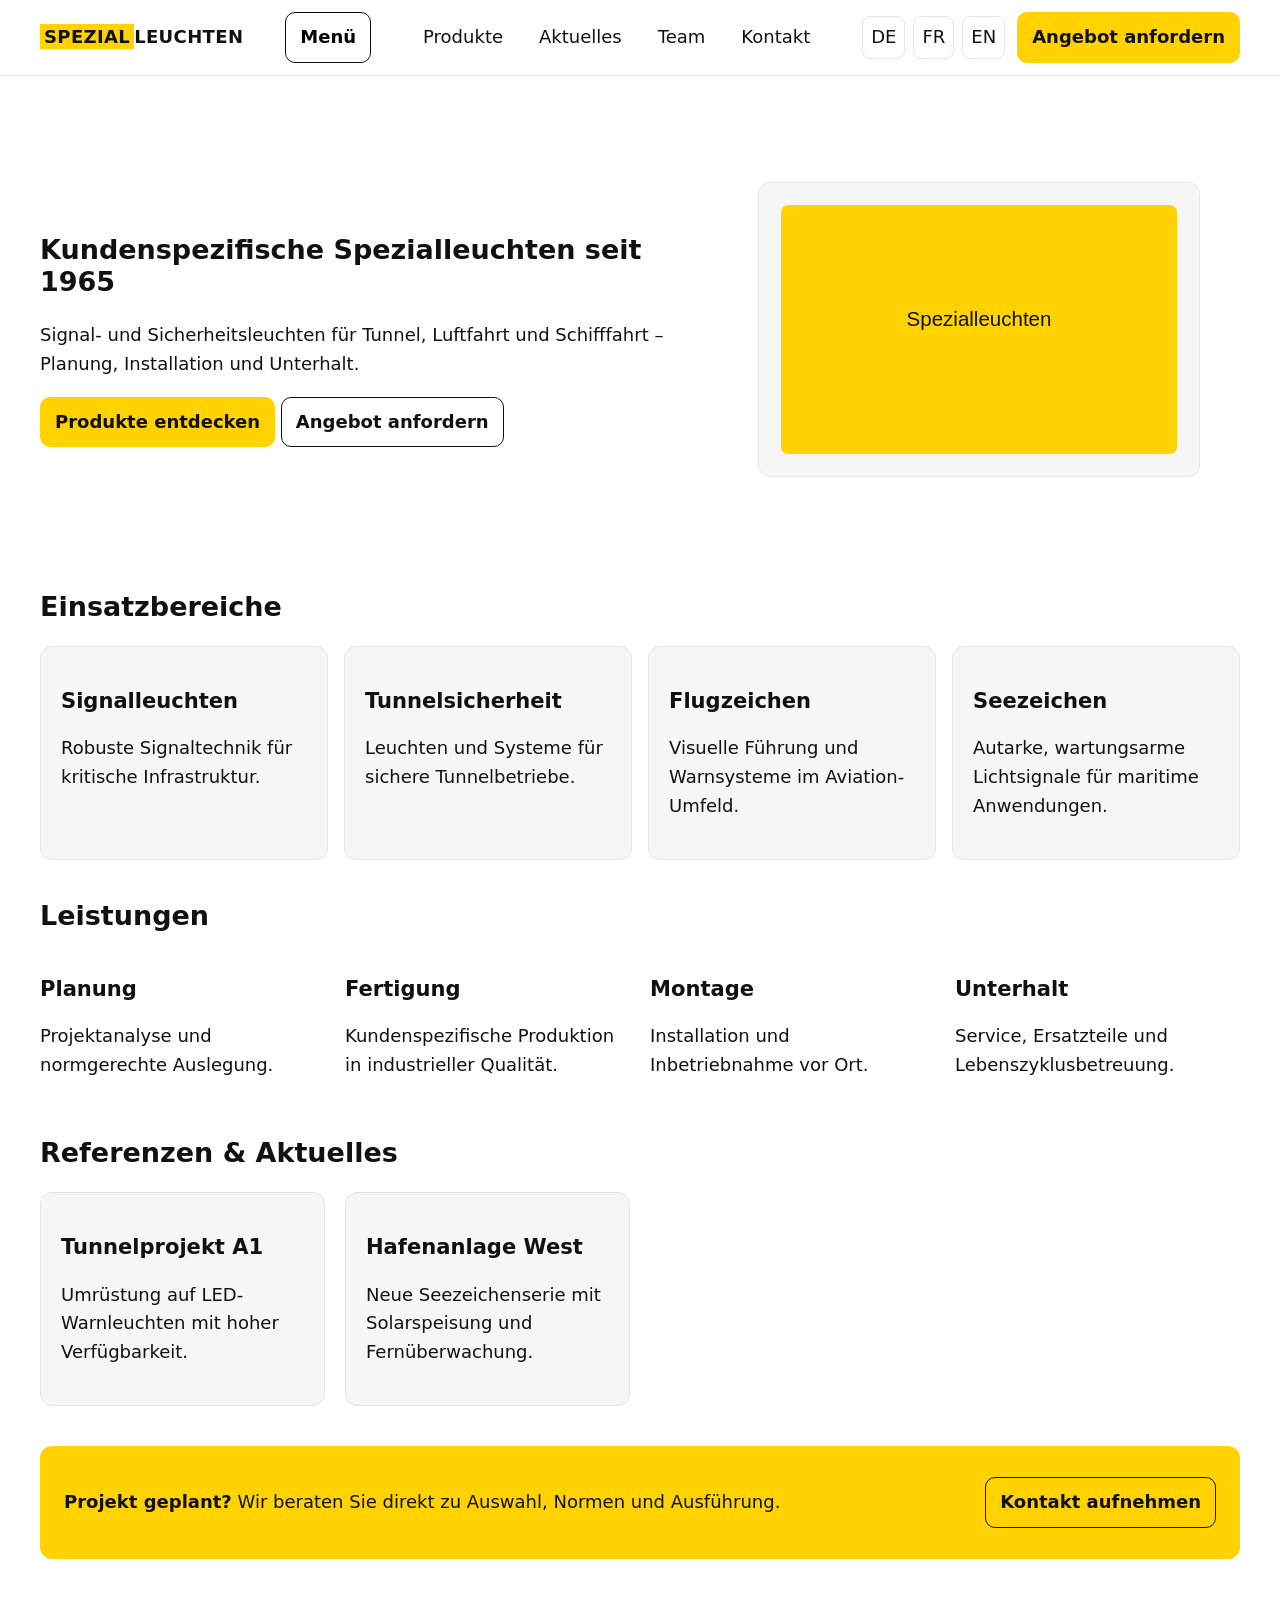
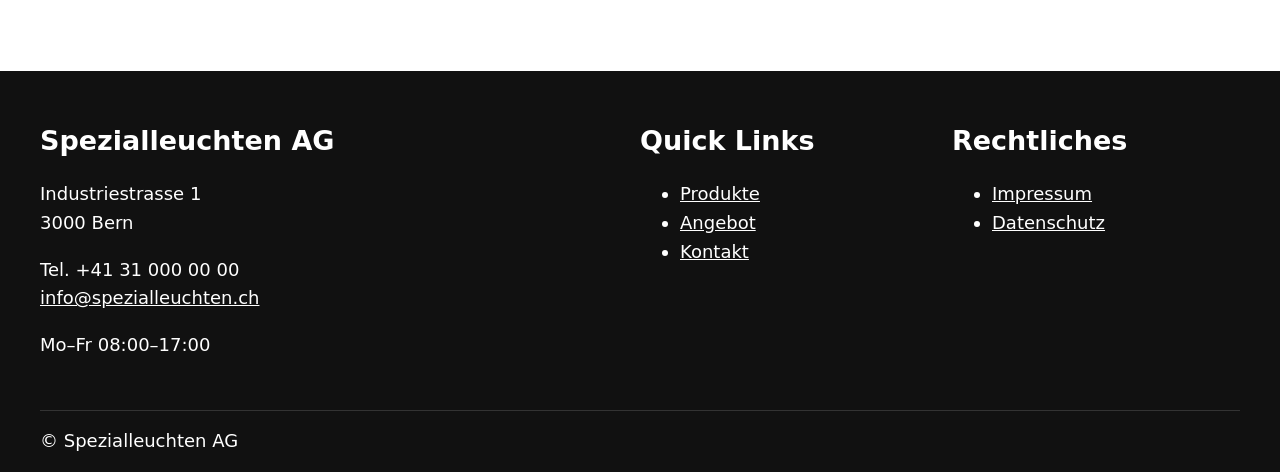
==== index.html @ 7da08ea6 "Replace binary assets with text-based SVG/HTML placeholders" ====
<!doctype html>
<html lang="de">
<head>
  <meta charset="utf-8">
  <meta name="viewport" content="width=device-width, initial-scale=1">
  <title>Spezialleuchten AG | Kundenspezifische Spezialleuchten seit 1965</title>
  <meta name="description" content="Spezialleuchten für Tunnel, Luftfahrt und Seezeichen. Planung, Installation und Unterhalt aus einer Hand.">
  <link rel="canonical" href="https://www.spezialleuchten.ch/">
  <link rel="alternate" hreflang="de" href="https://www.spezialleuchten.ch/">
  <link rel="alternate" hreflang="fr" href="https://www.spezialleuchten.ch/fr/">
  <link rel="alternate" hreflang="en" href="https://www.spezialleuchten.ch/en/">
  <meta name="robots" content="index,follow">
  <link rel="stylesheet" href="/styles/tokens.css">
  <link rel="stylesheet" href="/styles/base.css">
  <link rel="stylesheet" href="/styles/components.css">
  <link rel="stylesheet" href="/styles/pages.css">
  <script type="application/ld+json">{"@context":"https://schema.org","@type":"Organization","name":"Spezialleuchten AG","url":"https://www.spezialleuchten.ch","email":"info@spezialleuchten.ch","telephone":"+41 31 000 00 00","address":{"@type":"PostalAddress","streetAddress":"Industriestrasse 1","postalCode":"3000","addressLocality":"Bern","addressCountry":"CH"}}</script>
</head>
<body>
<a class="skip-link" href="#main">Direkt zum Inhalt springen</a>
<header class="site-header"><div class="container header-inner">
  <a class="logo" href="/"><span>SPEZIAL</span>LEUCHTEN</a>
  <button class="nav-toggle btn btn-secondary" aria-expanded="false" aria-controls="nav">Menü</button>
  <nav class="main-nav" id="nav" aria-label="Hauptnavigation" data-open="false"><ul>
    <li><a href="/produkte/">Produkte</a></li><li><a href="#aktuelles">Aktuelles</a></li><li><a href="#team">Team</a></li><li><a href="/kontakt/">Kontakt</a></li>
  </ul></nav>
  <div class="header-actions"><div class="lang-switch" aria-label="Sprachauswahl"><a href="#" aria-current="true">DE</a><a href="#">FR</a><a href="#">EN</a></div><a class="btn btn-primary" href="/angebot/">Angebot anfordern</a></div>
</div></header>
<main id="main">
<section class="hero" aria-labelledby="hero-title">
  <div class="container hero-grid">
    <div class="hero-copy">
      <h1 id="hero-title">Kundenspezifische Spezialleuchten seit 1965</h1>
      <p>Signal- und Sicherheitsleuchten für Tunnel, Luftfahrt und Schifffahrt – Planung, Installation und Unterhalt.</p>
      <div class="hero-ctas">
        <a class="btn btn-primary" href="/produkte/">Produkte entdecken</a>
        <a class="btn btn-secondary" href="/angebot/">Angebot anfordern</a>
      </div>
    </div>
    <figure class="hero-media">
      <img src="/assets/hero/hero.svg" srcset="/assets/hero/hero.svg 1200w" sizes="(max-width: 1023px) 100vw, 50vw" alt="Anwendungsbeispiel Spezialleuchten" width="1200" height="800" decoding="async" fetchpriority="high">
    </figure>
  </div>
</section>
<section class="section container" aria-labelledby="domains"><h2 id="domains">Einsatzbereiche</h2><div class="tiles"><article class="tile"><h3>Signalleuchten</h3><p>Robuste Signaltechnik für kritische Infrastruktur.</p></article><article class="tile"><h3>Tunnelsicherheit</h3><p>Leuchten und Systeme für sichere Tunnelbetriebe.</p></article><article class="tile"><h3>Flugzeichen</h3><p>Visuelle Führung und Warnsysteme im Aviation-Umfeld.</p></article><article class="tile"><h3>Seezeichen</h3><p>Autarke, wartungsarme Lichtsignale für maritime Anwendungen.</p></article></div></section>
<section class="section container" aria-labelledby="services"><h2 id="services">Leistungen</h2><div class="grid grid-4"><div><h3>Planung</h3><p>Projektanalyse und normgerechte Auslegung.</p></div><div><h3>Fertigung</h3><p>Kundenspezifische Produktion in industrieller Qualität.</p></div><div><h3>Montage</h3><p>Installation und Inbetriebnahme vor Ort.</p></div><div><h3>Unterhalt</h3><p>Service, Ersatzteile und Lebenszyklusbetreuung.</p></div></div></section>
<section class="section container" id="aktuelles" aria-labelledby="news"><h2 id="news">Referenzen & Aktuelles</h2><div class="grid grid-4"><article class="panel"><h3>Tunnelprojekt A1</h3><p>Umrüstung auf LED-Warnleuchten mit hoher Verfügbarkeit.</p></article><article class="panel"><h3>Hafenanlage West</h3><p>Neue Seezeichenserie mit Solarspeisung und Fernüberwachung.</p></article></div></section>
<section class="section container"><div class="contact-band"><p><strong>Projekt geplant?</strong> Wir beraten Sie direkt zu Auswahl, Normen und Ausführung.</p><a class="btn btn-secondary" href="/kontakt/">Kontakt aufnehmen</a></div></section>
</main>
<footer class="site-footer"><div class="container footer-grid"><section><h2 class="h3">Spezialleuchten AG</h2><p>Industriestrasse 1<br>3000 Bern</p><p>Tel. +41 31 000 00 00<br><a href="mailto:info@spezialleuchten.ch">info@spezialleuchten.ch</a></p><p>Mo–Fr 08:00–17:00</p></section><nav aria-label="Quick links"><h2 class="h3">Quick Links</h2><ul><li><a href="/produkte/">Produkte</a></li><li><a href="/angebot/">Angebot</a></li><li><a href="/kontakt/">Kontakt</a></li></ul></nav><nav aria-label="Rechtliches"><h2 class="h3">Rechtliches</h2><ul><li><a href="#">Impressum</a></li><li><a href="#">Datenschutz</a></li></ul></nav></div><div class="container legal">© Spezialleuchten AG</div></footer>
<script src="/assets/main.js" defer></script>
</body></html>
---- styles/tokens.css ----
:root{
  --c-brand-500:#FFD200;
  --c-ink-900:#111111;
  --c-bg-000:#FFFFFF;
  --c-surface-050:#F6F6F6;
  --c-border-200:#E5E5E5;
  --c-focus-500:#1A73E8;

  --font-sans: system-ui,-apple-system,"Segoe UI",Roboto,Arial,sans-serif;
  --fs-body: clamp(16px, 0.35vw + 15px, 18px);
  --lh-body: 1.6;

  --container: min(1320px, 100% - 2 * clamp(16px, 4vw, 40px));

  --s-1:4px; --s-2:8px; --s-3:12px; --s-4:16px; --s-5:20px;
  --s-6:24px; --s-8:32px; --s-10:40px; --s-12:48px;

  --r-2:12px;

  --ease: cubic-bezier(.2,.8,.2,1);
  --dur-1:120ms;
}
---- styles/base.css ----
*{box-sizing:border-box}
html:focus-within{scroll-behavior:smooth}
body{margin:0;font-family:var(--font-sans);font-size:var(--fs-body);line-height:var(--lh-body);color:var(--c-ink-900);background:var(--c-bg-000)}
a{color:inherit}
img{max-width:100%;height:auto}
.container{width:var(--container);margin-inline:auto}
.skip-link{position:absolute;left:var(--s-4);top:-120px;background:var(--c-ink-900);color:var(--c-bg-000);padding:var(--s-3) var(--s-4);z-index:1000;border-radius:8px}
.skip-link:focus{top:var(--s-4)}
:focus-visible{outline:3px solid var(--c-focus-500);outline-offset:2px}
main{padding-block:var(--s-8)}
h1,h2,h3{line-height:1.2}
input,select,textarea,button{font:inherit}
.grid{display:grid;gap:var(--s-5)}
.grid-4{grid-template-columns:repeat(4,minmax(0,1fr))}
@media (min-width:768px){.grid-8{grid-template-columns:repeat(8,minmax(0,1fr))}}
@media (min-width:1024px){.grid-12{grid-template-columns:repeat(12,minmax(0,1fr))}}
.sr-only{position:absolute;width:1px;height:1px;margin:-1px;overflow:hidden;clip:rect(0,0,0,0);border:0}
---- styles/components.css ----
.site-header{border-bottom:1px solid var(--c-border-200);background:var(--c-bg-000);position:sticky;top:0;z-index:20}
.header-inner{display:flex;align-items:center;justify-content:space-between;gap:var(--s-4);padding-block:var(--s-3)}
.logo{font-weight:800;text-decoration:none;letter-spacing:.02em}
.logo span{background:var(--c-brand-500);padding:2px 4px}
.nav-toggle{display:none}
.main-nav ul{display:flex;list-style:none;gap:var(--s-4);margin:0;padding:0}
.main-nav a{text-decoration:none;padding:8px 10px;min-height:44px;display:inline-flex;align-items:center}
.header-actions{display:flex;align-items:center;gap:var(--s-3)}
.lang-switch{display:flex;gap:var(--s-2)}
.lang-switch a{padding:6px 8px;border:1px solid var(--c-border-200);border-radius:8px;text-decoration:none;min-height:36px;display:inline-flex;align-items:center}
.btn{display:inline-flex;min-height:44px;padding:10px 14px;border-radius:10px;text-decoration:none;font-weight:600;transition:transform var(--dur-1) var(--ease);align-items:center;justify-content:center;border:1px solid transparent}
.btn:hover{transform:translateY(-1px)}
.btn-primary{background:var(--c-brand-500);color:var(--c-ink-900)}
.btn-secondary{border-color:var(--c-ink-900);background:transparent}
.hero{padding-block:clamp(24px,5vw,56px)}
.hero-grid{display:grid;gap:clamp(16px,4vw,40px);grid-template-columns:1.1fr .9fr;align-items:center}
.hero-media img{width:100%;height:auto;display:block;border-radius:var(--r-2);border:1px solid var(--c-border-200)}
.tiles{display:grid;grid-template-columns:repeat(4,minmax(0,1fr));gap:var(--s-4)}
.tile{border:1px solid var(--c-border-200);padding:var(--s-5);border-radius:var(--r-2);background:var(--c-surface-050)}
.breadcrumb ol{display:flex;flex-wrap:wrap;gap:var(--s-2);list-style:none;padding:0;margin:0}
.breadcrumb a{text-decoration:none}
.filter-bar{display:flex;flex-wrap:wrap;gap:var(--s-3);padding:var(--s-4);border:1px solid var(--c-border-200);border-radius:var(--r-2);background:var(--c-surface-050)}
.filter-bar input,.filter-bar select{min-height:44px;padding:8px 10px;border:1px solid var(--c-border-200);border-radius:8px}
.product-grid{display:grid;grid-template-columns:repeat(3,minmax(0,1fr));gap:var(--s-5);content-visibility:auto}
.product-card{border:1px solid var(--c-border-200);border-radius:var(--r-2);overflow:hidden}
.product-media img{width:100%;height:auto;display:block}
.product-body{padding:var(--s-4)}
.product-actions{display:flex;gap:var(--s-2);flex-wrap:wrap}
.specs-table{width:100%;border-collapse:collapse}
.specs-table th,.specs-table td{border:1px solid var(--c-border-200);padding:var(--s-3);text-align:left}
.panel{border:1px solid var(--c-border-200);border-radius:var(--r-2);padding:var(--s-5);background:var(--c-surface-050)}
form .field{display:grid;gap:var(--s-2);margin-bottom:var(--s-4)}
label{font-weight:600}
input,textarea,select{border:1px solid var(--c-border-200);border-radius:8px;padding:10px 12px;min-height:44px}
.error{color:#b00020;font-size:.95em}
.site-footer{background:var(--c-ink-900);color:var(--c-bg-000);margin-top:var(--s-10)}
.footer-grid{display:grid;grid-template-columns:2fr 1fr 1fr;gap:var(--s-6);padding-block:var(--s-8)}
.site-footer a{color:var(--c-bg-000)}
.legal{border-top:1px solid #333;padding:var(--s-4) 0}
.stepper{display:flex;gap:var(--s-3);list-style:none;padding:0;margin:0 0 var(--s-5)}
.stepper li{padding:6px 10px;border:1px solid var(--c-border-200);border-radius:999px;background:var(--c-surface-050)}
.stepper .active{background:var(--c-brand-500)}
.wizard-step{border:1px solid var(--c-border-200);padding:var(--s-5);border-radius:var(--r-2)}
@media (max-width:1023px){
  .hero-grid{grid-template-columns:1fr}
  .product-grid{grid-template-columns:repeat(2,minmax(0,1fr))}
}
@media (max-width:767px){
  .nav-toggle{display:inline-flex;min-height:44px;align-items:center}
  .main-nav{position:fixed;inset:0 0 0 25%;background:var(--c-bg-000);transform:translateX(100%);transition:transform var(--dur-1) var(--ease);padding:var(--s-6)}
  .main-nav[data-open="true"]{transform:translateX(0)}
  .main-nav ul{flex-direction:column}
  .header-actions .btn{display:none}
  .tiles,.product-grid,.footer-grid{grid-template-columns:1fr}
}
---- styles/pages.css ----
.section{margin-block:var(--s-10)}
.intro{max-width:72ch}
.contact-band{background:var(--c-brand-500);padding:var(--s-6);border-radius:var(--r-2);display:flex;justify-content:space-between;gap:var(--s-4);align-items:center;flex-wrap:wrap}
.pagination{display:flex;gap:var(--s-2);list-style:none;padding:0}
.pagination a{display:inline-flex;min-height:40px;padding:8px 12px;border:1px solid var(--c-border-200);border-radius:8px;text-decoration:none}
.details-grid{display:grid;grid-template-columns:2fr 1fr;gap:var(--s-6)}
@media (max-width:1023px){.details-grid{grid-template-columns:1fr}}
.js [data-wizard] .wizard-step{display:none}
.js [data-wizard] .wizard-step:not([hidden]){display:block}
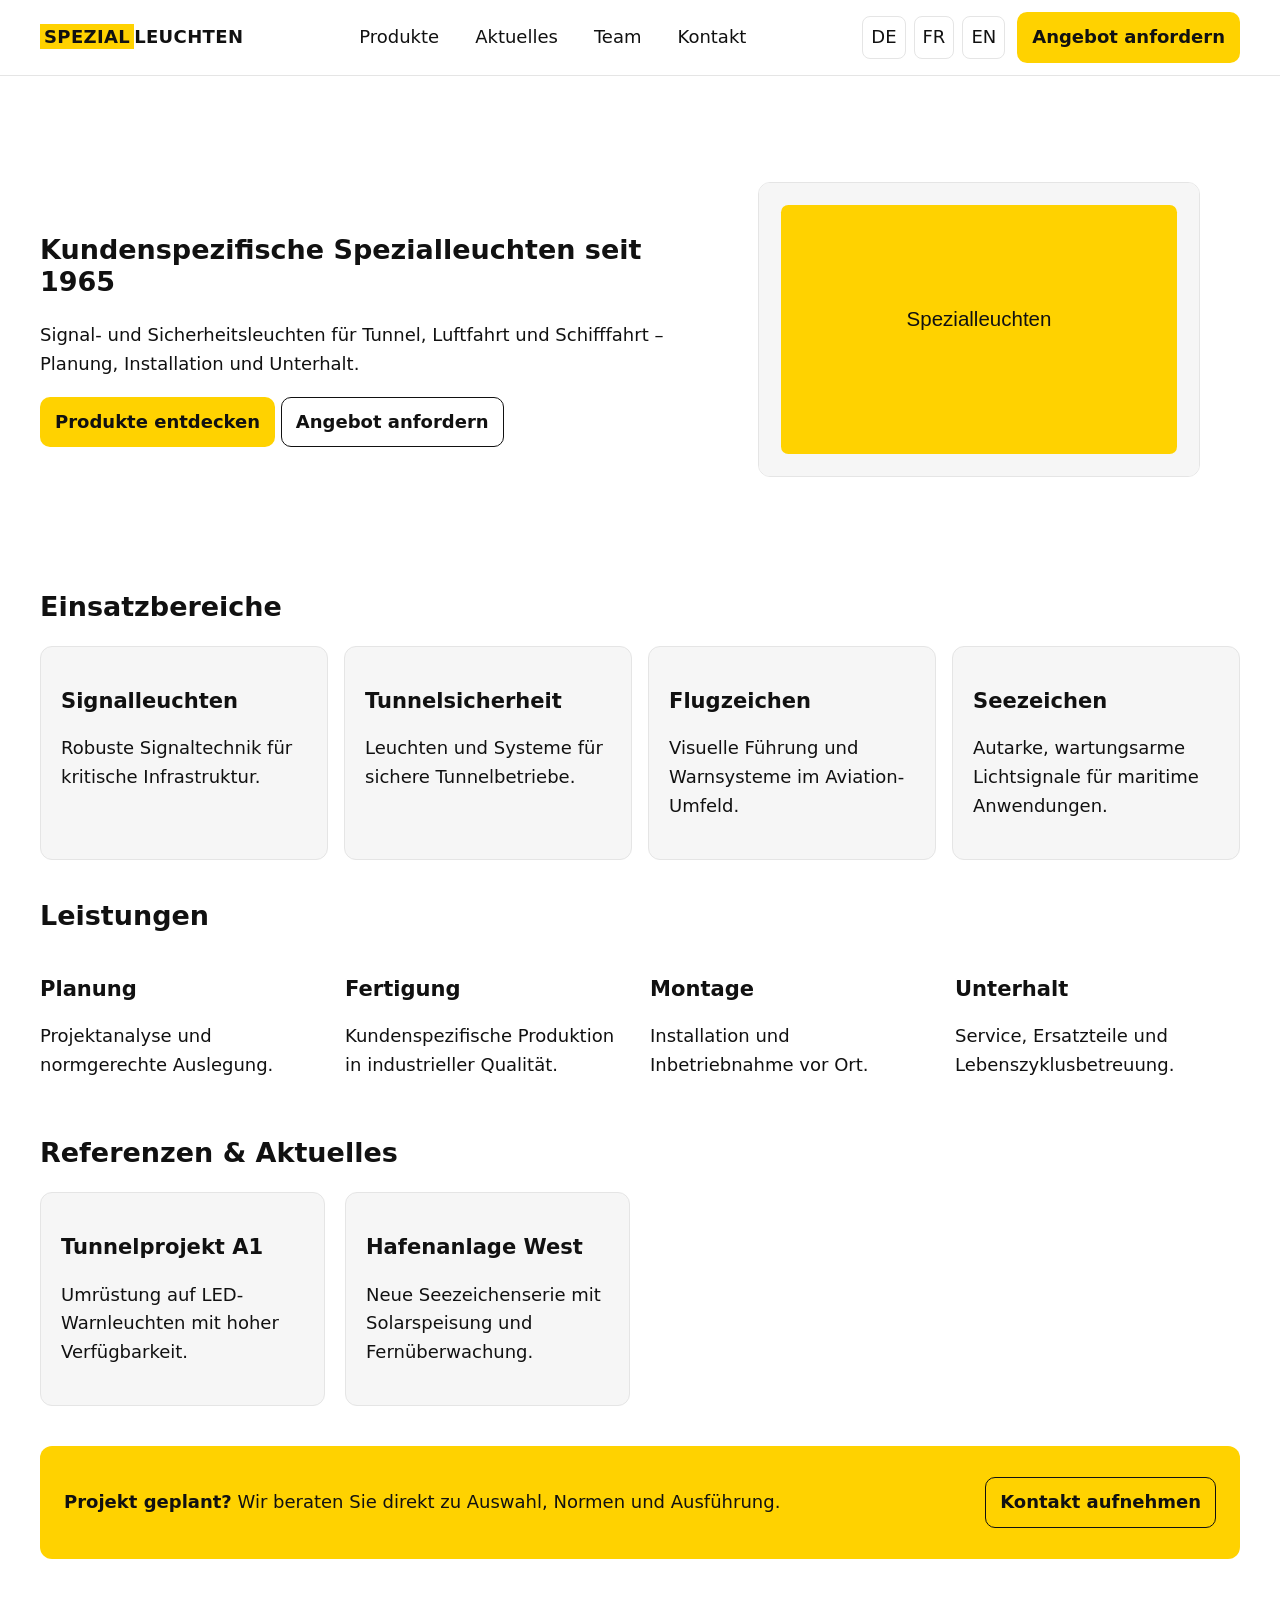
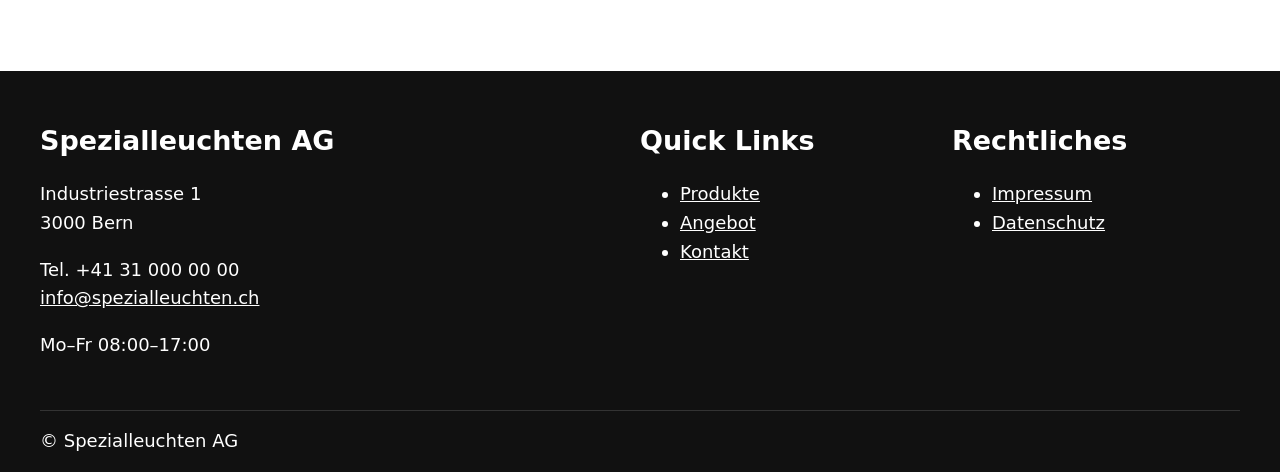
==== commit 0666e17f: "Remove Menü toggle button from header navigation" ====
--- a/index.html
+++ b/index.html
@@ -10,21 +10,20 @@
   <link rel="alternate" hreflang="fr" href="https://www.spezialleuchten.ch/fr/">
   <link rel="alternate" hreflang="en" href="https://www.spezialleuchten.ch/en/">
   <meta name="robots" content="index,follow">
-  <link rel="stylesheet" href="/styles/tokens.css">
-  <link rel="stylesheet" href="/styles/base.css">
-  <link rel="stylesheet" href="/styles/components.css">
-  <link rel="stylesheet" href="/styles/pages.css">
+  <link rel="stylesheet" href="styles/tokens.css">
+  <link rel="stylesheet" href="styles/base.css">
+  <link rel="stylesheet" href="styles/components.css">
+  <link rel="stylesheet" href="styles/pages.css">
   <script type="application/ld+json">{"@context":"https://schema.org","@type":"Organization","name":"Spezialleuchten AG","url":"https://www.spezialleuchten.ch","email":"info@spezialleuchten.ch","telephone":"+41 31 000 00 00","address":{"@type":"PostalAddress","streetAddress":"Industriestrasse 1","postalCode":"3000","addressLocality":"Bern","addressCountry":"CH"}}</script>
 </head>
 <body>
 <a class="skip-link" href="#main">Direkt zum Inhalt springen</a>
 <header class="site-header"><div class="container header-inner">
-  <a class="logo" href="/"><span>SPEZIAL</span>LEUCHTEN</a>
-  <button class="nav-toggle btn btn-secondary" aria-expanded="false" aria-controls="nav">Menü</button>
+  <a class="logo" href="./"><span>SPEZIAL</span>LEUCHTEN</a>
   <nav class="main-nav" id="nav" aria-label="Hauptnavigation" data-open="false"><ul>
-    <li><a href="/produkte/">Produkte</a></li><li><a href="#aktuelles">Aktuelles</a></li><li><a href="#team">Team</a></li><li><a href="/kontakt/">Kontakt</a></li>
+    <li><a href="produkte/">Produkte</a></li><li><a href="#aktuelles">Aktuelles</a></li><li><a href="#team">Team</a></li><li><a href="kontakt/">Kontakt</a></li>
   </ul></nav>
-  <div class="header-actions"><div class="lang-switch" aria-label="Sprachauswahl"><a href="#" aria-current="true">DE</a><a href="#">FR</a><a href="#">EN</a></div><a class="btn btn-primary" href="/angebot/">Angebot anfordern</a></div>
+  <div class="header-actions"><div class="lang-switch" aria-label="Sprachauswahl"><a href="#" aria-current="true">DE</a><a href="#">FR</a><a href="#">EN</a></div><a class="btn btn-primary" href="angebot/">Angebot anfordern</a></div>
 </div></header>
 <main id="main">
 <section class="hero" aria-labelledby="hero-title">
@@ -33,20 +32,20 @@
       <h1 id="hero-title">Kundenspezifische Spezialleuchten seit 1965</h1>
       <p>Signal- und Sicherheitsleuchten für Tunnel, Luftfahrt und Schifffahrt – Planung, Installation und Unterhalt.</p>
       <div class="hero-ctas">
-        <a class="btn btn-primary" href="/produkte/">Produkte entdecken</a>
-        <a class="btn btn-secondary" href="/angebot/">Angebot anfordern</a>
+        <a class="btn btn-primary" href="produkte/">Produkte entdecken</a>
+        <a class="btn btn-secondary" href="angebot/">Angebot anfordern</a>
       </div>
     </div>
     <figure class="hero-media">
-      <img src="/assets/hero/hero.svg" srcset="/assets/hero/hero.svg 1200w" sizes="(max-width: 1023px) 100vw, 50vw" alt="Anwendungsbeispiel Spezialleuchten" width="1200" height="800" decoding="async" fetchpriority="high">
+      <img src="https://www.spezialleuchten.ch/assets/hero/hero.svg" srcset="https://www.spezialleuchten.ch/assets/hero/hero.svg 1200w" sizes="(max-width: 1023px) 100vw, 50vw" alt="Anwendungsbeispiel Spezialleuchten" width="1200" height="800" decoding="async" fetchpriority="high" onerror="this.onerror=null;this.src='assets/hero/hero.svg';this.srcset='assets/hero/hero.svg 1200w';">
     </figure>
   </div>
 </section>
 <section class="section container" aria-labelledby="domains"><h2 id="domains">Einsatzbereiche</h2><div class="tiles"><article class="tile"><h3>Signalleuchten</h3><p>Robuste Signaltechnik für kritische Infrastruktur.</p></article><article class="tile"><h3>Tunnelsicherheit</h3><p>Leuchten und Systeme für sichere Tunnelbetriebe.</p></article><article class="tile"><h3>Flugzeichen</h3><p>Visuelle Führung und Warnsysteme im Aviation-Umfeld.</p></article><article class="tile"><h3>Seezeichen</h3><p>Autarke, wartungsarme Lichtsignale für maritime Anwendungen.</p></article></div></section>
 <section class="section container" aria-labelledby="services"><h2 id="services">Leistungen</h2><div class="grid grid-4"><div><h3>Planung</h3><p>Projektanalyse und normgerechte Auslegung.</p></div><div><h3>Fertigung</h3><p>Kundenspezifische Produktion in industrieller Qualität.</p></div><div><h3>Montage</h3><p>Installation und Inbetriebnahme vor Ort.</p></div><div><h3>Unterhalt</h3><p>Service, Ersatzteile und Lebenszyklusbetreuung.</p></div></div></section>
 <section class="section container" id="aktuelles" aria-labelledby="news"><h2 id="news">Referenzen & Aktuelles</h2><div class="grid grid-4"><article class="panel"><h3>Tunnelprojekt A1</h3><p>Umrüstung auf LED-Warnleuchten mit hoher Verfügbarkeit.</p></article><article class="panel"><h3>Hafenanlage West</h3><p>Neue Seezeichenserie mit Solarspeisung und Fernüberwachung.</p></article></div></section>
-<section class="section container"><div class="contact-band"><p><strong>Projekt geplant?</strong> Wir beraten Sie direkt zu Auswahl, Normen und Ausführung.</p><a class="btn btn-secondary" href="/kontakt/">Kontakt aufnehmen</a></div></section>
+<section class="section container"><div class="contact-band"><p><strong>Projekt geplant?</strong> Wir beraten Sie direkt zu Auswahl, Normen und Ausführung.</p><a class="btn btn-secondary" href="kontakt/">Kontakt aufnehmen</a></div></section>
 </main>
-<footer class="site-footer"><div class="container footer-grid"><section><h2 class="h3">Spezialleuchten AG</h2><p>Industriestrasse 1<br>3000 Bern</p><p>Tel. +41 31 000 00 00<br><a href="mailto:info@spezialleuchten.ch">info@spezialleuchten.ch</a></p><p>Mo–Fr 08:00–17:00</p></section><nav aria-label="Quick links"><h2 class="h3">Quick Links</h2><ul><li><a href="/produkte/">Produkte</a></li><li><a href="/angebot/">Angebot</a></li><li><a href="/kontakt/">Kontakt</a></li></ul></nav><nav aria-label="Rechtliches"><h2 class="h3">Rechtliches</h2><ul><li><a href="#">Impressum</a></li><li><a href="#">Datenschutz</a></li></ul></nav></div><div class="container legal">© Spezialleuchten AG</div></footer>
-<script src="/assets/main.js" defer></script>
+<footer class="site-footer"><div class="container footer-grid"><section><h2 class="h3">Spezialleuchten AG</h2><p>Industriestrasse 1<br>3000 Bern</p><p>Tel. +41 31 000 00 00<br><a href="mailto:info@spezialleuchten.ch">info@spezialleuchten.ch</a></p><p>Mo–Fr 08:00–17:00</p></section><nav aria-label="Quick links"><h2 class="h3">Quick Links</h2><ul><li><a href="produkte/">Produkte</a></li><li><a href="angebot/">Angebot</a></li><li><a href="kontakt/">Kontakt</a></li></ul></nav><nav aria-label="Rechtliches"><h2 class="h3">Rechtliches</h2><ul><li><a href="#">Impressum</a></li><li><a href="#">Datenschutz</a></li></ul></nav></div><div class="container legal">© Spezialleuchten AG</div></footer>
+<script src="assets/main.js" defer></script>
 </body></html>
--- a/styles/components.css
+++ b/styles/components.css
@@ -2,7 +2,7 @@
 .header-inner{display:flex;align-items:center;justify-content:space-between;gap:var(--s-4);padding-block:var(--s-3)}
 .logo{font-weight:800;text-decoration:none;letter-spacing:.02em}
 .logo span{background:var(--c-brand-500);padding:2px 4px}
-.nav-toggle{display:none}
+.nav-toggle{display:none;min-height:44px;align-items:center}
 .main-nav ul{display:flex;list-style:none;gap:var(--s-4);margin:0;padding:0}
 .main-nav a{text-decoration:none;padding:8px 10px;min-height:44px;display:inline-flex;align-items:center}
 .header-actions{display:flex;align-items:center;gap:var(--s-3)}
@@ -26,6 +26,9 @@
 .product-media img{width:100%;height:auto;display:block}
 .product-body{padding:var(--s-4)}
 .product-actions{display:flex;gap:var(--s-2);flex-wrap:wrap}
+.product-tags{display:flex;gap:var(--s-2);flex-wrap:wrap;margin-bottom:var(--s-2)}
+.product-tag{display:inline-flex;align-items:center;padding:4px 10px;border-radius:999px;border:1px solid var(--c-border-200);background:var(--c-surface-050);font-size:.875rem;font-weight:600}
+.product-title{margin:0}
 .specs-table{width:100%;border-collapse:collapse}
 .specs-table th,.specs-table td{border:1px solid var(--c-border-200);padding:var(--s-3);text-align:left}
 .panel{border:1px solid var(--c-border-200);border-radius:var(--r-2);padding:var(--s-5);background:var(--c-surface-050)}
@@ -45,11 +48,11 @@
   .hero-grid{grid-template-columns:1fr}
   .product-grid{grid-template-columns:repeat(2,minmax(0,1fr))}
 }
+.site-header.nav-collapsed .nav-toggle{display:inline-flex}
+.site-header.nav-collapsed .main-nav{position:fixed;inset:0 0 0 25%;background:var(--c-bg-000);transform:translateX(100%);transition:transform var(--dur-1) var(--ease);padding:var(--s-6)}
+.site-header.nav-collapsed .main-nav[data-open="true"]{transform:translateX(0)}
+.site-header.nav-collapsed .main-nav ul{flex-direction:column}
+.site-header.nav-collapsed .header-actions .btn{display:none}
 @media (max-width:767px){
-  .nav-toggle{display:inline-flex;min-height:44px;align-items:center}
-  .main-nav{position:fixed;inset:0 0 0 25%;background:var(--c-bg-000);transform:translateX(100%);transition:transform var(--dur-1) var(--ease);padding:var(--s-6)}
-  .main-nav[data-open="true"]{transform:translateX(0)}
-  .main-nav ul{flex-direction:column}
-  .header-actions .btn{display:none}
   .tiles,.product-grid,.footer-grid{grid-template-columns:1fr}
 }
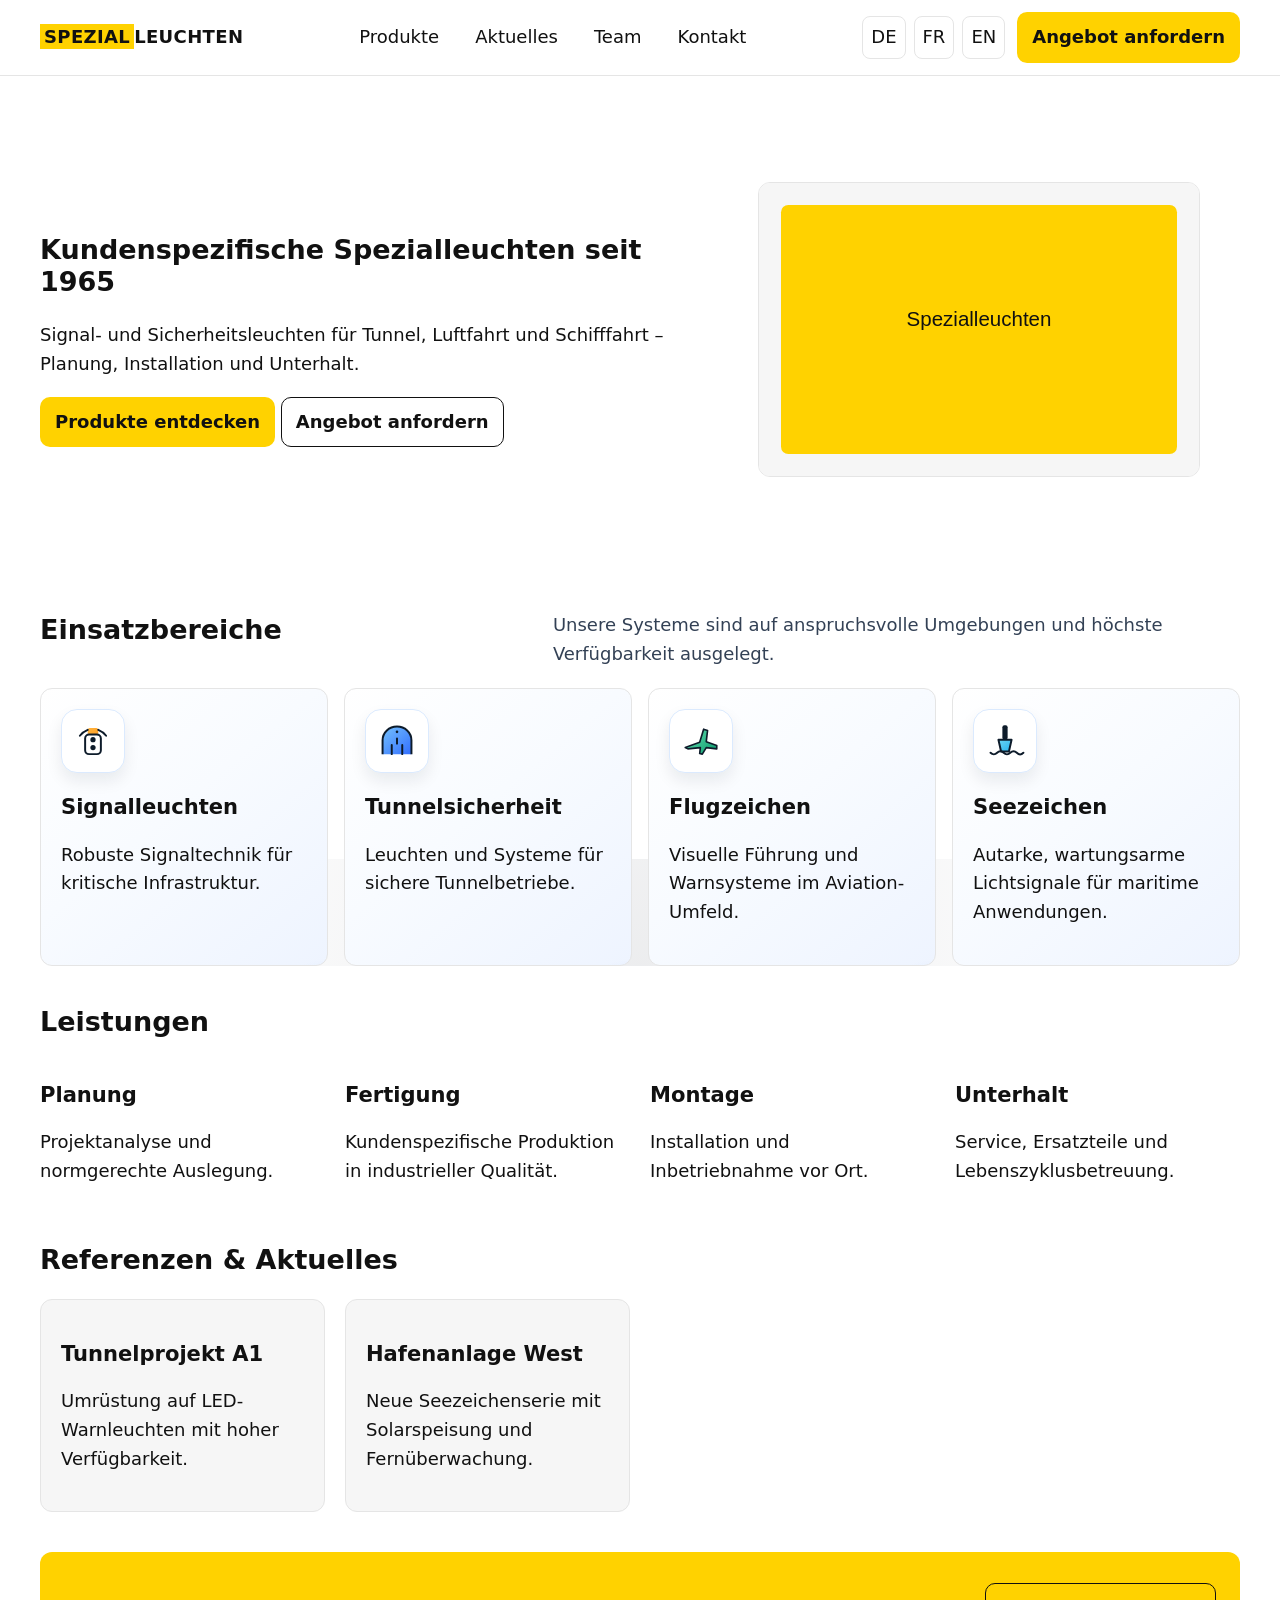
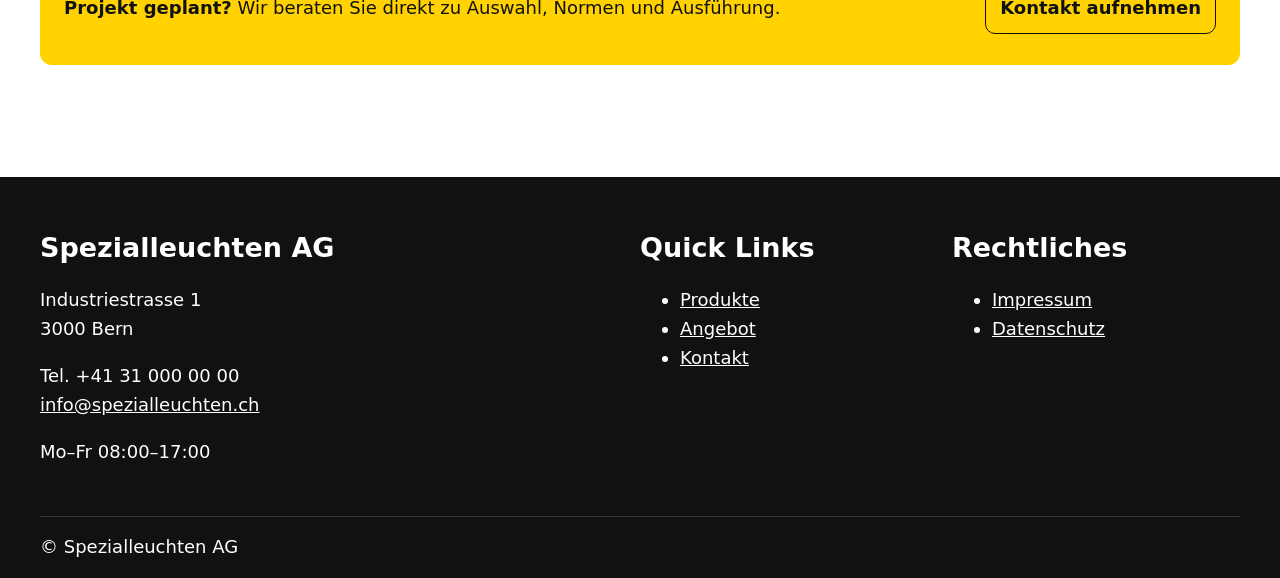
==== commit 61735fa1: "Redesign Einsatzbereiche section with dynamic cards and SVG icons" ====
--- a/index.html
+++ b/index.html
@@ -41,7 +41,7 @@
     </figure>
   </div>
 </section>
-<section class="section container" aria-labelledby="domains"><h2 id="domains">Einsatzbereiche</h2><div class="tiles"><article class="tile"><h3>Signalleuchten</h3><p>Robuste Signaltechnik für kritische Infrastruktur.</p></article><article class="tile"><h3>Tunnelsicherheit</h3><p>Leuchten und Systeme für sichere Tunnelbetriebe.</p></article><article class="tile"><h3>Flugzeichen</h3><p>Visuelle Führung und Warnsysteme im Aviation-Umfeld.</p></article><article class="tile"><h3>Seezeichen</h3><p>Autarke, wartungsarme Lichtsignale für maritime Anwendungen.</p></article></div></section>
+<section class="section container domains-section" aria-labelledby="domains"><div class="section-head"><h2 id="domains">Einsatzbereiche</h2><p>Unsere Systeme sind auf anspruchsvolle Umgebungen und höchste Verfügbarkeit ausgelegt.</p></div><div class="tiles domains-tiles"><article class="tile domain-tile"><div class="domain-icon" aria-hidden="true"><img src="assets/icons/signal.svg" alt="" width="64" height="64" loading="lazy"></div><h3>Signalleuchten</h3><p>Robuste Signaltechnik für kritische Infrastruktur.</p></article><article class="tile domain-tile"><div class="domain-icon" aria-hidden="true"><img src="assets/icons/tunnel.svg" alt="" width="64" height="64" loading="lazy"></div><h3>Tunnelsicherheit</h3><p>Leuchten und Systeme für sichere Tunnelbetriebe.</p></article><article class="tile domain-tile"><div class="domain-icon" aria-hidden="true"><img src="assets/icons/aviation.svg" alt="" width="64" height="64" loading="lazy"></div><h3>Flugzeichen</h3><p>Visuelle Führung und Warnsysteme im Aviation-Umfeld.</p></article><article class="tile domain-tile"><div class="domain-icon" aria-hidden="true"><img src="assets/icons/maritime.svg" alt="" width="64" height="64" loading="lazy"></div><h3>Seezeichen</h3><p>Autarke, wartungsarme Lichtsignale für maritime Anwendungen.</p></article></div></section>
 <section class="section container" aria-labelledby="services"><h2 id="services">Leistungen</h2><div class="grid grid-4"><div><h3>Planung</h3><p>Projektanalyse und normgerechte Auslegung.</p></div><div><h3>Fertigung</h3><p>Kundenspezifische Produktion in industrieller Qualität.</p></div><div><h3>Montage</h3><p>Installation und Inbetriebnahme vor Ort.</p></div><div><h3>Unterhalt</h3><p>Service, Ersatzteile und Lebenszyklusbetreuung.</p></div></div></section>
 <section class="section container" id="aktuelles" aria-labelledby="news"><h2 id="news">Referenzen & Aktuelles</h2><div class="grid grid-4"><article class="panel"><h3>Tunnelprojekt A1</h3><p>Umrüstung auf LED-Warnleuchten mit hoher Verfügbarkeit.</p></article><article class="panel"><h3>Hafenanlage West</h3><p>Neue Seezeichenserie mit Solarspeisung und Fernüberwachung.</p></article></div></section>
 <section class="section container"><div class="contact-band"><p><strong>Projekt geplant?</strong> Wir beraten Sie direkt zu Auswahl, Normen und Ausführung.</p><a class="btn btn-secondary" href="kontakt/">Kontakt aufnehmen</a></div></section>
--- a/styles/components.css
+++ b/styles/components.css
@@ -2,7 +2,6 @@
 .header-inner{display:flex;align-items:center;justify-content:space-between;gap:var(--s-4);padding-block:var(--s-3)}
 .logo{font-weight:800;text-decoration:none;letter-spacing:.02em}
 .logo span{background:var(--c-brand-500);padding:2px 4px}
-.nav-toggle{display:none;min-height:44px;align-items:center}
 .main-nav ul{display:flex;list-style:none;gap:var(--s-4);margin:0;padding:0}
 .main-nav a{text-decoration:none;padding:8px 10px;min-height:44px;display:inline-flex;align-items:center}
 .header-actions{display:flex;align-items:center;gap:var(--s-3)}
@@ -48,11 +47,22 @@
   .hero-grid{grid-template-columns:1fr}
   .product-grid{grid-template-columns:repeat(2,minmax(0,1fr))}
 }
-.site-header.nav-collapsed .nav-toggle{display:inline-flex}
-.site-header.nav-collapsed .main-nav{position:fixed;inset:0 0 0 25%;background:var(--c-bg-000);transform:translateX(100%);transition:transform var(--dur-1) var(--ease);padding:var(--s-6)}
-.site-header.nav-collapsed .main-nav[data-open="true"]{transform:translateX(0)}
-.site-header.nav-collapsed .main-nav ul{flex-direction:column}
-.site-header.nav-collapsed .header-actions .btn{display:none}
 @media (max-width:767px){
   .tiles,.product-grid,.footer-grid{grid-template-columns:1fr}
 }
+
+.section-head{display:flex;align-items:end;justify-content:space-between;gap:var(--s-4);flex-wrap:wrap;margin-bottom:var(--s-5)}
+.section-head p{margin:0;max-width:60ch;color:#334155}
+.domains-section{position:relative;overflow:hidden}
+.domains-section::before{content:"";position:absolute;inset:auto -10% -30% -10%;height:220px;background:radial-gradient(circle at center,rgba(15,23,42,.08),transparent 70%);pointer-events:none}
+.domains-tiles{position:relative}
+.domain-tile{position:relative;isolation:isolate;transition:transform var(--dur-1) var(--ease),box-shadow var(--dur-1) var(--ease),border-color var(--dur-1) var(--ease);background:linear-gradient(140deg,#fff, #f8fbff 45%, #eef4ff);overflow:hidden}
+.domain-tile::after{content:"";position:absolute;inset:auto -20% -40% auto;width:120px;height:120px;background:radial-gradient(circle,rgba(37,99,235,.16),transparent 65%);transition:transform .35s var(--ease)}
+.domain-tile:hover{transform:translateY(-4px);box-shadow:0 12px 24px rgba(15,23,42,.12);border-color:#bfdbfe}
+.domain-tile:hover::after{transform:translate(-10px,-8px)}
+.domain-icon{width:64px;height:64px;border-radius:16px;display:grid;place-items:center;background:#fff;border:1px solid #dbeafe;margin-bottom:var(--s-3);box-shadow:0 8px 16px rgba(15,23,42,.08)}
+.domain-icon img{width:42px;height:42px;display:block}
+
+@media (max-width:767px){
+  .section-head{align-items:flex-start}
+}
